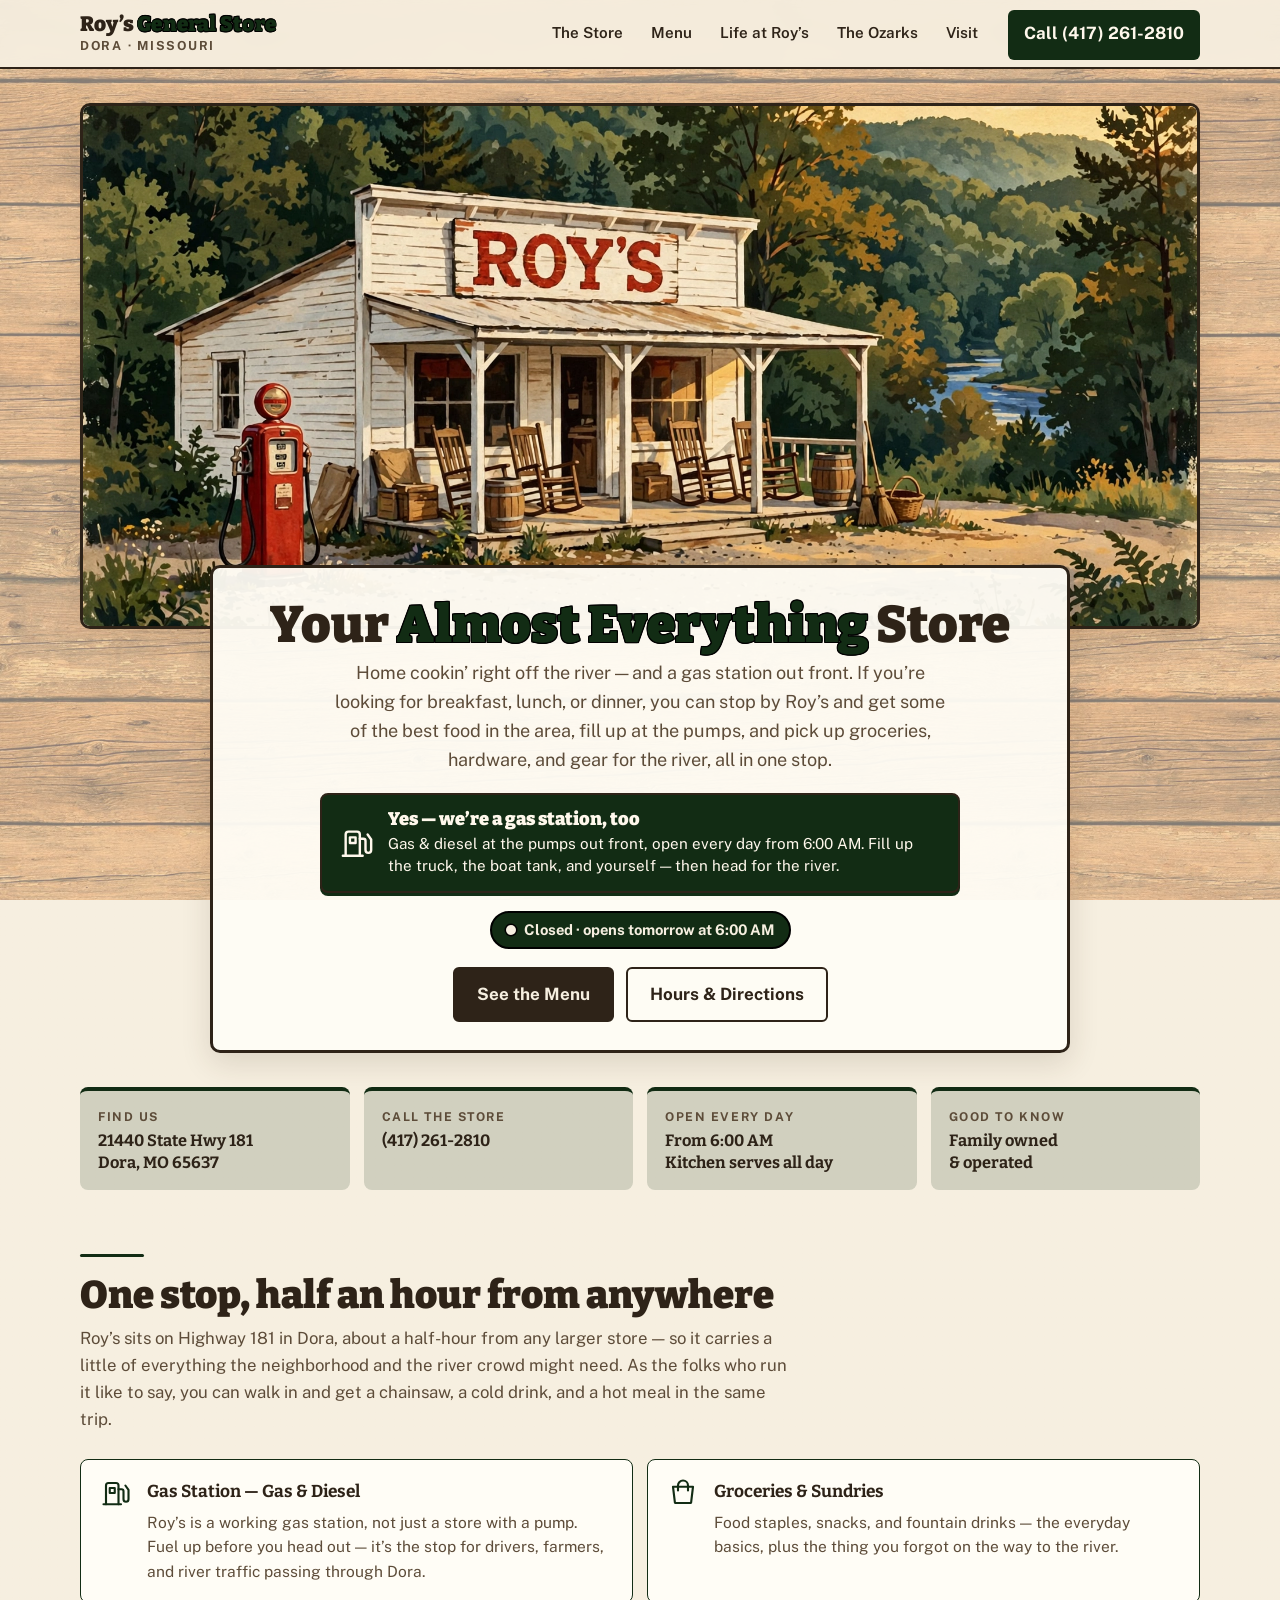
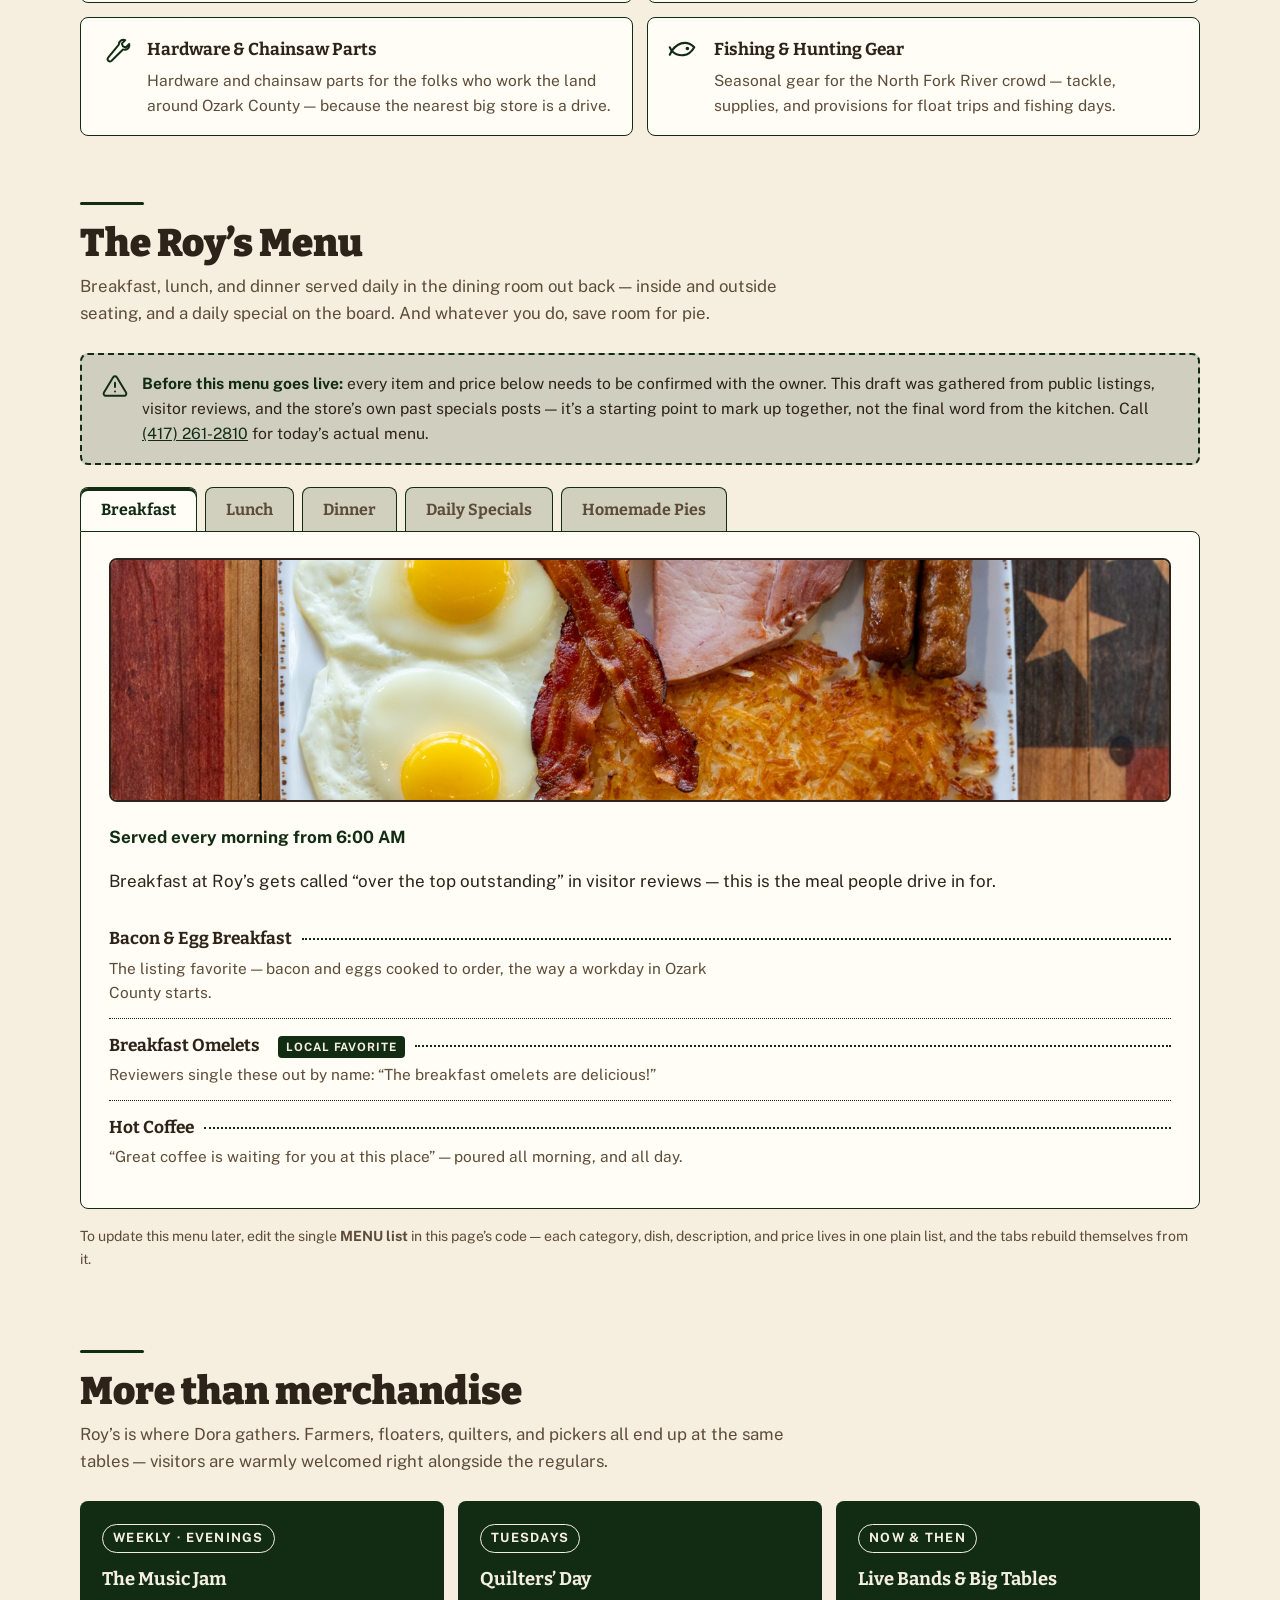
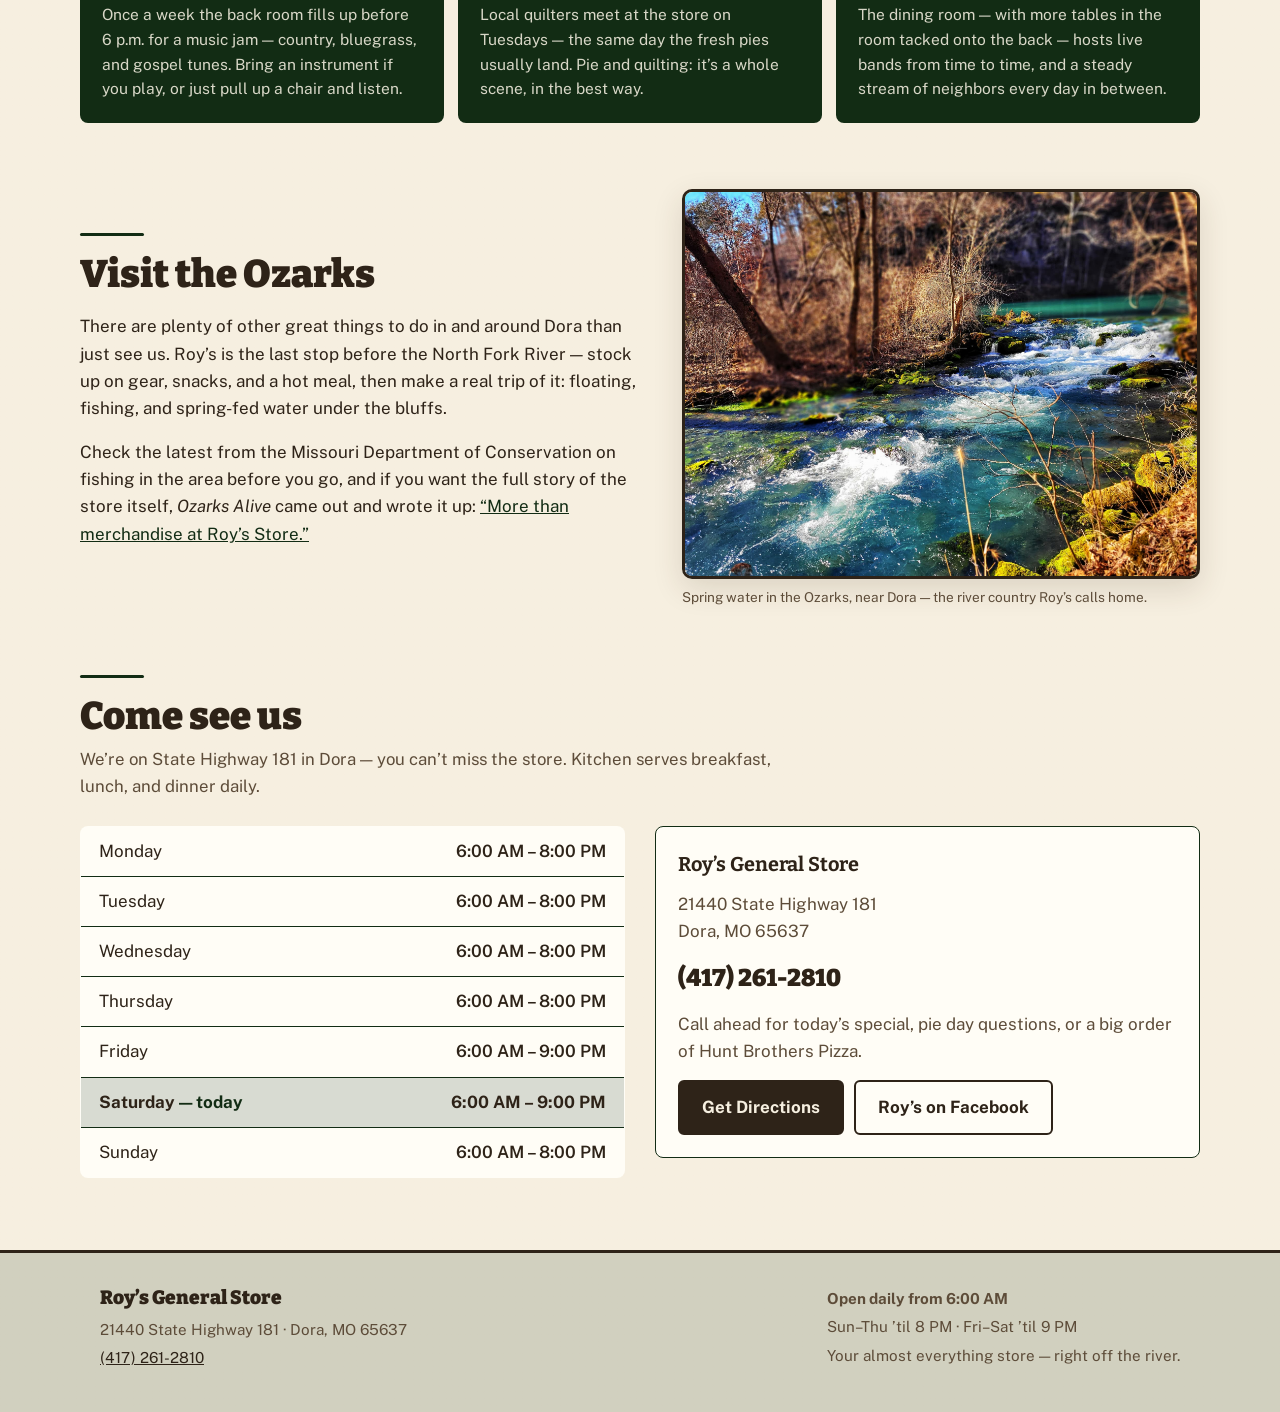
==== previews/roys/index.html @ 54e96ba1 "Move Roy's General Store rebuild preview to GitHub Pages (no Muse branding in URL or page)" ====
<!doctype html>
<html lang="en">
  <head>
    <meta charset="utf-8" />
    <meta name="viewport" content="width=device-width, initial-scale=1, viewport-fit=cover" />
    <meta name="color-scheme" content="light dark" />
    <meta name="description" content="Roy's General Store in Dora, Missouri — your almost everything store. Home cookin' right off the river: breakfast, lunch, dinner, homemade pies, groceries, hardware, gas, and fishing gear on MO-181." />
    <link rel="icon" href="data:," />
    <title>Roy's General Store — Dora, Missouri | Your Almost Everything Store</title>
    <link rel="preconnect" href="https://fonts.googleapis.com" />
    <link rel="preconnect" href="https://fonts.gstatic.com" crossorigin />
    <link href="https://fonts.googleapis.com/css2?family=Bitter:ital,wght@0,500;0,700;0,900;1,500&family=Public+Sans:wght@400;600;700&display=swap" rel="stylesheet" />
    <style>
      :root {
        --paper: #f6efe0;
        /* The one green, #122C14, at low opacity: the fact cards,
           inactive menu tabs, the menu note, the footer, the nav
           hover, and today's highlighted hours row all sit on this
           wash of it — same green, just see-through */
        --paper-deep: rgba(18, 44, 20, 0.16);
        --card: #fffdf6;
        --ink: #2e2318;
        --ink-soft: #5d4c39;
        /* One green only: #122C14. Every accent — buttons, banners,
           headings, wordmark, links, icons, rules, prices, tags,
           stripes, borders — uses this exact hex; the "deep" and
           "gold" slots are kept as names but hold the same green,
           so no other green shade appears anywhere. */
        --red: #122C14;
        --red-deep: #122C14;
        --green: #122C14;
        --green-deep: #122C14;
        --gold: #122C14;
        /* Borders are the same #122C14 — the department cards,
           hours table, visit card, menu tabs and panel, and the
           dotted price leaders all draw their borders in it */
        --line: #122C14;
        --shadow: 0 10px 30px rgba(62, 42, 20, 0.14);
        --header-bg: rgba(246, 239, 224, 0.94);
        --paper-wash: rgba(246, 239, 224, 0.52);
        --hero-card: rgba(255, 253, 246, 0.94);
      }
      @media (prefers-color-scheme: dark) {
        :root {
          --paper: #1e1712;
          /* One shared panel color — the hero card's transparent dark
             brown. Every panel on the page uses this exact value so
             the warm wood shows through all of them the same way. */
          --panel: rgba(43, 33, 25, 0.66);
          --paper-deep: var(--panel);
          --card: var(--panel);
          --ink: #f2e8d5;
          --ink-soft: #c9b797;
          /* The green is #122C14 everywhere in dark mode too —
             filled buttons/banners/tags, all borders, and text and
             icon glyphs on the dark brown panels all use it as-is;
             no lighter tint of it appears anywhere. */
          --red: #122C14;
          --red-deep: #122C14;
          --green: #122C14;
          --green-deep: #122C14;
          --gold: #122C14;
          --line: #122C14;
          --shadow: 0 10px 30px rgba(0, 0, 0, 0.45);
          --header-bg: var(--panel);
          --paper-wash: rgba(30, 23, 18, 0.72);
          --hero-card: var(--panel);
        }
      }
      * { box-sizing: border-box; }
      html { scroll-behavior: smooth; }
      body {
        margin: 0;
        background-color: var(--paper);
        /* Weathered barn-wood texture in warm reddish-brown tones,
           under a light paper wash — thin enough that the wood's
           color shows through, while cards and text stay easy
           to read */
        background-image:
          linear-gradient(var(--paper-wash), var(--paper-wash)),
          url("[data-uri]");
        background-size: 100% 100%, cover;
        background-attachment: scroll, fixed;
        background-position: center, center;
        color: var(--ink);
        font-family: "Public Sans", system-ui, sans-serif;
        font-size: 17px;
        line-height: 1.6;
      }
      h1, h2, h3, .serif { font-family: "Bitter", Georgia, serif; }
      img { max-width: 100%; display: block; }
      a { color: var(--red); }
      .wrap { max-width: 1120px; margin: 0 auto; padding: 0 20px; }

      /* ---------- header ---------- */
      header.site {
        position: sticky; top: 0; z-index: 50;
        background: var(--header-bg);
        backdrop-filter: blur(8px);
        border-bottom: 2px solid var(--ink);
      }
      .header-in {
        display: flex; align-items: center; gap: 18px;
        padding: 10px 0;
      }
      .wordmark { text-decoration: none; color: var(--ink); line-height: 1.05; }
      .wordmark .name { font-family: "Bitter", Georgia, serif; font-weight: 900; font-size: 1.3rem; letter-spacing: 0.01em; }
      .wordmark .name em {
        color: var(--red); font-style: normal;
        /* Black outline around just "General Store" — fill stays #122C14 */
        -webkit-text-stroke: 0.8px #000;
        paint-order: stroke fill;
        text-shadow:
          -0.7px -0.7px 0 #000, 0.7px -0.7px 0 #000,
          -0.7px 0.7px 0 #000, 0.7px 0.7px 0 #000,
          0 -0.7px 0 #000, 0 0.7px 0 #000,
          -0.7px 0 0 #000, 0.7px 0 0 #000;
      }
      .wordmark .place { font-size: 0.78rem; font-weight: 700; letter-spacing: 0.14em; text-transform: uppercase; color: var(--ink-soft); }
      nav.main { margin-left: auto; display: flex; gap: 4px; flex-wrap: wrap; }
      nav.main a {
        color: var(--ink); text-decoration: none; font-weight: 600; font-size: 0.95rem;
        padding: 8px 12px; border-radius: 6px;
      }
      nav.main a:hover { background: var(--paper-deep); }
      .call-btn {
        background: var(--red); color: #fff8ec; text-decoration: none; font-weight: 700;
        padding: 10px 16px; border-radius: 6px; white-space: nowrap;
        box-shadow: 0 3px 0 var(--red-deep);
      }
      .call-btn:hover { filter: brightness(1.07); }
      @media (prefers-color-scheme: dark) { .call-btn { background: #122C14; color: #fff8ec; box-shadow: 0 3px 0 #122C14; } }
      @media (max-width: 760px) {
        nav.main { display: none; }
        .call-btn { margin-left: auto; }
      }

      /* ---------- hero ---------- */
      .hero { padding: 34px 0 0; }
      .hero-frame {
        border: 3px solid var(--ink);
        border-radius: 10px;
        overflow: hidden;
        box-shadow: var(--shadow);
        background: var(--card);
      }
      .hero-frame img { width: 100%; height: clamp(260px, 46vw, 520px); object-fit: cover; object-position: center 62%; }
      .hero-card {
        background: var(--hero-card);
        border: 3px solid var(--ink);
        border-radius: 10px;
        box-shadow: var(--shadow);
        margin: -64px auto 0;
        position: relative;
        max-width: 860px;
        padding: 30px 34px 28px;
        text-align: center;
      }
      .hero-card h1 { font-size: clamp(2rem, 5.4vw, 3.2rem); font-weight: 900; margin: 0 0 6px; line-height: 1.08; }
      .hero-card h1 .accent {
        color: var(--red);
        /* Black outline around just "Almost Everything" — fill stays #122C14 */
        -webkit-text-stroke: 1.6px #000;
        paint-order: stroke fill;
        text-shadow:
          -1.4px -1.4px 0 #000, 1.4px -1.4px 0 #000,
          -1.4px 1.4px 0 #000, 1.4px 1.4px 0 #000,
          0 -1.4px 0 #000, 0 1.4px 0 #000,
          -1.4px 0 0 #000, 1.4px 0 0 #000;
      }
      .hero-card p.lede { font-size: 1.13rem; color: var(--ink-soft); margin: 0 auto 18px; max-width: 620px; }
      .status-pill {
        display: inline-flex; align-items: center; gap: 8px;
        /* Dark green pill with its black border — the text is now
           light cream so it reads clearly on the dark green,
           replacing the dark green text with a black outline */
        border: 2px solid #000; color: #f6efe0;
        border-radius: 999px; padding: 5px 14px; font-weight: 700; font-size: 0.92rem;
        margin-bottom: 18px; background: #122C14;
      }
      .status-pill .dot { width: 10px; height: 10px; border-radius: 50%; background: #f6efe0; box-shadow: 0 0 0 1.5px #000; }
      .status-pill.closed { border-color: #000; color: #f6efe0; }
      .status-pill.closed .dot { background: #f6efe0; }
      @media (prefers-color-scheme: dark) {
        /* Same dark green pill and black border in dark mode,
           with the same light cream text so it stays readable
           on the dark panels */
        .status-pill { color: #f6efe0; background: #122C14; }
        .status-pill.closed { color: #f6efe0; }
      }
      .fuel-strip {
        display: flex; gap: 14px; align-items: center; text-align: left;
        max-width: 640px; margin: 0 auto 18px;
        background: var(--red); color: #fff8ec;
        border: 2px solid var(--ink); border-radius: 8px;
        padding: 14px 18px;
        box-shadow: 0 3px 0 var(--red-deep);
      }
      .fuel-strip svg { flex: none; width: 34px; height: 34px; stroke: #fff8ec; }
      .fuel-strip .t { display: block; font-family: "Bitter", Georgia, serif; font-weight: 900; font-size: 1.14rem; line-height: 1.2; }
      .fuel-strip p { margin: 2px 0 0; font-size: 0.95rem; line-height: 1.45; }
      @media (prefers-color-scheme: dark) {
        .fuel-strip { background: #122C14; color: #fff8ec; box-shadow: 0 3px 0 #122C14; }
        .fuel-strip svg { stroke: #fff8ec; }
      }
      .hero-ctas { display: flex; gap: 12px; justify-content: center; flex-wrap: wrap; }
      .btn {
        display: inline-block; text-decoration: none; font-weight: 700;
        padding: 12px 22px; border-radius: 6px; border: 2px solid var(--ink);
      }
      .btn.solid { background: var(--ink); color: var(--paper); }
      .btn.ghost { color: var(--ink); background: transparent; }
      .btn:hover { transform: translateY(-1px); }

      /* ---------- fact strip ---------- */
      .facts {
        display: grid; grid-template-columns: repeat(4, 1fr); gap: 14px;
        margin: 34px 0 6px;
      }
      .fact {
        background: var(--paper-deep); border-radius: 8px; padding: 16px 18px;
        border-top: 4px solid var(--gold);
      }
      .fact .k { font-size: 0.76rem; font-weight: 700; letter-spacing: 0.13em; text-transform: uppercase; color: var(--ink-soft); margin-bottom: 4px; }
      .fact .v { font-family: "Bitter", Georgia, serif; font-weight: 700; font-size: 1.02rem; line-height: 1.35; }
      .fact .v a { color: var(--ink); text-decoration: none; }
      .fact .v a:hover { color: var(--red); }
      @media (max-width: 860px) { .facts { grid-template-columns: repeat(2, 1fr); } }
      @media (max-width: 480px) { .facts { grid-template-columns: 1fr; } }

      /* ---------- sections ---------- */
      section.block { padding: 58px 0 8px; }
      .sec-head { max-width: 720px; margin-bottom: 26px; }
      .sec-head h2 { font-size: clamp(1.7rem, 3.6vw, 2.4rem); font-weight: 900; margin: 0 0 8px; line-height: 1.15; }
      .sec-head p { color: var(--ink-soft); margin: 0; font-size: 1.05rem; }
      .rule { height: 3px; background: var(--red); width: 64px; border-radius: 2px; margin-bottom: 16px; }

      .dept-grid { display: grid; grid-template-columns: repeat(2, 1fr); gap: 14px; }
      .dept {
        background: var(--card); border: 1.5px solid var(--line); border-radius: 8px;
        padding: 18px 20px; display: flex; gap: 16px; align-items: flex-start;
      }
      .dept svg { flex: none; width: 30px; height: 30px; stroke: var(--red); }
      .dept h3 { margin: 0 0 4px; font-size: 1.08rem; }
      .dept p { margin: 0; color: var(--ink-soft); font-size: 0.97rem; }
      @media (max-width: 700px) { .dept-grid { grid-template-columns: 1fr; } }

      .split { display: grid; grid-template-columns: 1.05fr 0.95fr; gap: 30px; align-items: center; }
      .split figure { margin: 0; }
      .split figure img { border-radius: 10px; border: 3px solid var(--ink); box-shadow: var(--shadow); width: 100%; height: 100%; object-fit: cover; }
      .split figcaption { font-size: 0.85rem; color: var(--ink-soft); margin-top: 8px; }
      @media (max-width: 820px) { .split { grid-template-columns: 1fr; } }

      /* ---------- life at Roy's ---------- */
      .life-grid { display: grid; grid-template-columns: repeat(3, 1fr); gap: 14px; }
      .life {
        background: var(--green); color: #f4efe0; border-radius: 8px; padding: 22px;
      }
      .life h3 { margin: 0 0 8px; font-size: 1.15rem; }
      .life p { margin: 0; font-size: 0.97rem; color: rgba(244, 239, 224, 0.88); }
      .life .when { display: inline-block; font-weight: 700; font-size: 0.8rem; letter-spacing: 0.1em; text-transform: uppercase; border: 1.5px solid #f4efe0; border-radius: 999px; padding: 3px 10px; margin-bottom: 12px; }
      @media (prefers-color-scheme: dark) {
        .life { background: var(--card); color: var(--ink); border: 1.5px solid var(--line); }
        .life p { color: var(--ink-soft); }
        /* Pill tag text ("WEEKLY · EVENINGS", "TUESDAYS",
           "NOW & THEN") switches to light cream so it reads on the
           dark panels — border stays #122C14, background unchanged */
        .life .when { border-color: var(--green); color: #f6efe0; }
      }
      @media (max-width: 820px) { .life-grid { grid-template-columns: 1fr; } }

      /* ---------- visit ---------- */
      .visit-grid { display: grid; grid-template-columns: 1fr 1fr; gap: 30px; align-items: start; }
      @media (max-width: 820px) { .visit-grid { grid-template-columns: 1fr; } }
      table.hours { width: 100%; border-collapse: collapse; background: var(--card); border: 1.5px solid var(--line); border-radius: 8px; overflow: hidden; }
      table.hours td { padding: 11px 18px; border-bottom: 1px solid var(--line); }
      table.hours tr:last-child td { border-bottom: none; }
      table.hours td:last-child { text-align: right; font-weight: 600; white-space: nowrap; }
      table.hours tr.today td { background: var(--paper-deep); font-weight: 700; }
      /* In dark mode the table is already the shared transparent panel —
         highlight today with a wash of #122C14 instead of a second
         dark-brown layer that would render more solid than the rest */
      @media (prefers-color-scheme: dark) {
        table.hours tr.today td { background: rgba(18, 44, 20, 0.45); }
        nav.main a:hover { background: rgba(242, 232, 213, 0.1); }
      }
      table.hours tr.today td:first-child::after { content: " — today"; color: var(--red); font-weight: 700; }
      .visit-card { background: var(--card); border: 1.5px solid var(--line); border-radius: 8px; padding: 22px; }
      .visit-card h3 { margin: 0 0 10px; }
      .visit-card p { margin: 0 0 14px; color: var(--ink-soft); }
      .visit-card .big-phone { font-family: "Bitter", Georgia, serif; font-size: 1.5rem; font-weight: 900; }
      .visit-card .big-phone a { color: var(--ink); text-decoration: none; }
      .visit-card .big-phone a:hover { color: var(--red); }
      .link-row { display: flex; gap: 10px; flex-wrap: wrap; margin-top: 6px; }

      /* ---------- menu ---------- */
      .menu-note {
        border: 2px dashed var(--gold);
        background: var(--paper-deep);
        border-radius: 8px;
        padding: 16px 20px;
        margin-bottom: 22px;
        display: flex; gap: 14px; align-items: flex-start;
      }
      .menu-note svg { flex: none; width: 26px; height: 26px; stroke: var(--gold); margin-top: 2px; }
      .menu-note p { margin: 0; font-size: 0.98rem; }
      .menu-note strong { color: var(--red); }
      .menu-tabs { display: flex; gap: 8px; flex-wrap: wrap; margin-bottom: 0; }
      .menu-tabs button {
        font-family: "Bitter", Georgia, serif; font-weight: 700; font-size: 1rem;
        background: var(--paper-deep); color: var(--ink-soft);
        border: 1.5px solid var(--line); border-bottom: none;
        border-radius: 8px 8px 0 0; padding: 12px 20px; cursor: pointer;
      }
      .menu-tabs button[aria-selected="true"] { background: var(--card); color: var(--red); border-color: var(--line); box-shadow: inset 0 3px 0 var(--red); }
      /* Readability fix, same as the status pill: in dark mode the
         selected tab's label ("Breakfast") and the phone-number link
         inside the menu note sat dark green on the dark panels and
         were hard to read — just those two switch to light cream.
         Tab and note backgrounds, and every other green, stay as-is.
         (In light mode both sit on light backgrounds, where the dark
         green already reads clearly, so they keep it there.) */
      @media (prefers-color-scheme: dark) {
        .menu-tabs button[aria-selected="true"] { color: #f6efe0; }
        .menu-note a { color: #f6efe0; }
      }
      .menu-panel {
        background: var(--card); border: 1.5px solid var(--line); border-radius: 0 8px 8px 8px;
        padding: 26px 28px;
      }
      .menu-panel[hidden] { display: none; }
      .menu-panel .panel-photo { border-radius: 8px; overflow: hidden; margin-bottom: 22px; border: 2px solid var(--ink); }
      .menu-panel .panel-photo img { width: 100%; height: 240px; object-fit: cover; }
      .menu-panel .served { font-weight: 700; color: var(--green-deep); margin: 0 0 14px; }
      @media (prefers-color-scheme: dark) { .menu-panel .served { color: var(--green); } }
      .menu-items { list-style: none; margin: 0; padding: 0; }
      .menu-items li { padding: 13px 0; border-bottom: 1px dotted var(--line); }
      .menu-items li:last-child { border-bottom: none; }
      .mi-top { display: flex; align-items: baseline; gap: 10px; }
      .mi-name { font-family: "Bitter", Georgia, serif; font-weight: 700; font-size: 1.08rem; }
      .mi-dots { flex: 1; border-bottom: 2px dotted var(--line); transform: translateY(-4px); }
      .mi-price { font-weight: 700; color: var(--red); white-space: nowrap; }
      .mi-desc { margin: 3px 0 0; color: var(--ink-soft); font-size: 0.96rem; max-width: 640px; }
      .mi-tag { display: inline-block; font-size: 0.72rem; font-weight: 700; letter-spacing: 0.08em; text-transform: uppercase; background: var(--green); color: #f4efe0; border-radius: 4px; padding: 2px 8px; margin-left: 8px; vertical-align: 2px; }
      @media (prefers-color-scheme: dark) { .mi-tag { background: #122C14; color: #f4efe0; } }
      .pie-flavors { display: flex; flex-wrap: wrap; gap: 8px; margin: 14px 0 6px; padding: 0; list-style: none; }
      .pie-flavors li { border: 1.5px solid var(--gold); color: var(--ink); border-radius: 999px; padding: 5px 14px; font-weight: 600; font-size: 0.94rem; background: rgba(18, 44, 20, 0.1); }
      /* Chips sit inside the menu panel — a wash of #122C14 rather
         than another dark-brown layer, so they stay as see-through
         as it is */
      @media (prefers-color-scheme: dark) { .pie-flavors li { background: rgba(18, 44, 20, 0.38); } }
      .menu-fineprint { font-size: 0.88rem; color: var(--ink-soft); margin-top: 16px; }

      footer.site {
        margin-top: 64px; border-top: 3px solid var(--ink);
        background: var(--paper-deep);
        padding: 30px 0 38px;
      }
      footer.site .cols { display: flex; justify-content: space-between; gap: 24px; flex-wrap: wrap; }
      footer.site .fname { font-family: "Bitter", Georgia, serif; font-weight: 900; font-size: 1.2rem; }
      footer.site p { margin: 4px 0; color: var(--ink-soft); font-size: 0.95rem; }
      footer.site a { color: var(--ink); }
    </style>
  </head>
  <body>
    <header class="site">
      <div class="wrap header-in">
        <a class="wordmark" href="#top">
          <span class="name">Roy&rsquo;s <em>General Store</em></span><br />
          <span class="place">Dora &middot; Missouri</span>
        </a>
        <nav class="main" aria-label="Main">
          <a href="#store">The Store</a>
          <a href="#menu">Menu</a>
          <a href="#life">Life at Roy&rsquo;s</a>
          <a href="#ozarks">The Ozarks</a>
          <a href="#visit">Visit</a>
        </nav>
        <a class="call-btn" href="tel:+14172612810">Call (417) 261-2810</a>
      </div>
    </header>

    <main id="top">
      <!-- ================= HERO ================= -->
      <div class="hero wrap">
        <div class="hero-frame">
          <img src="[data-uri]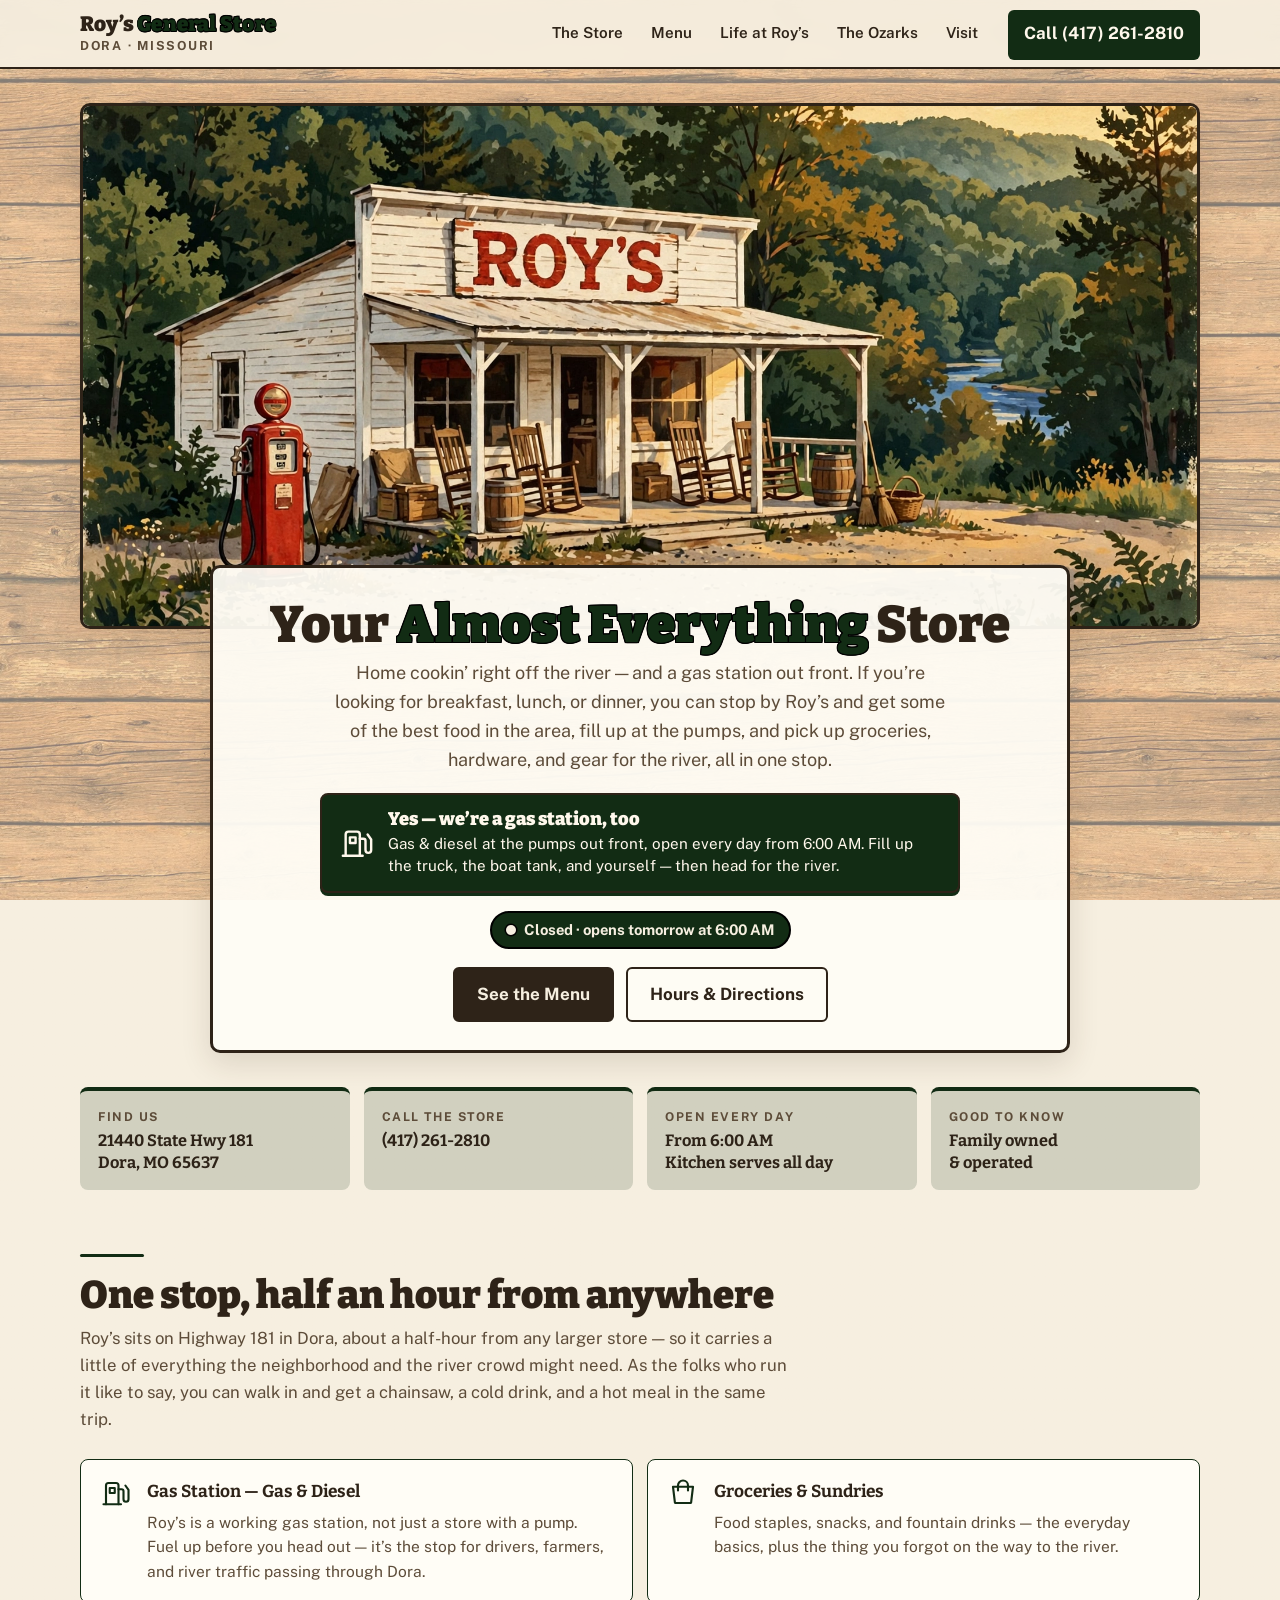
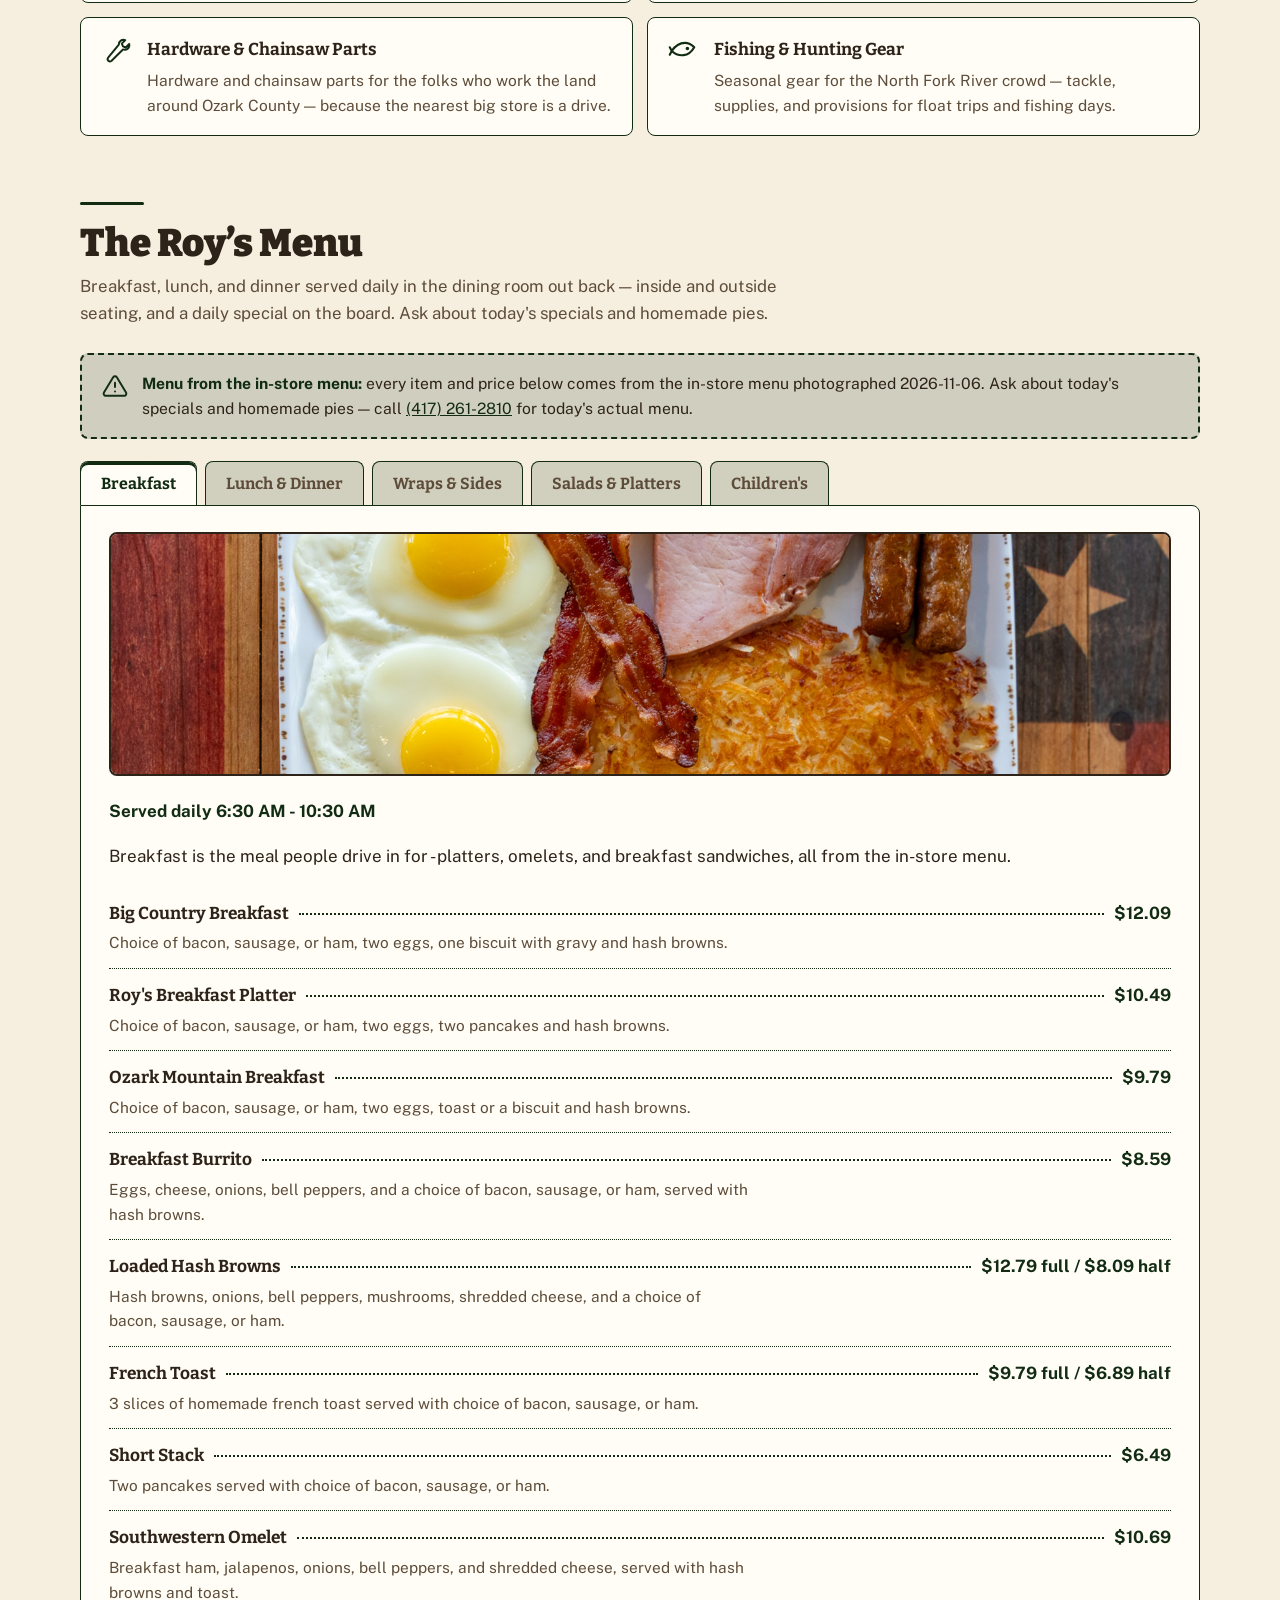
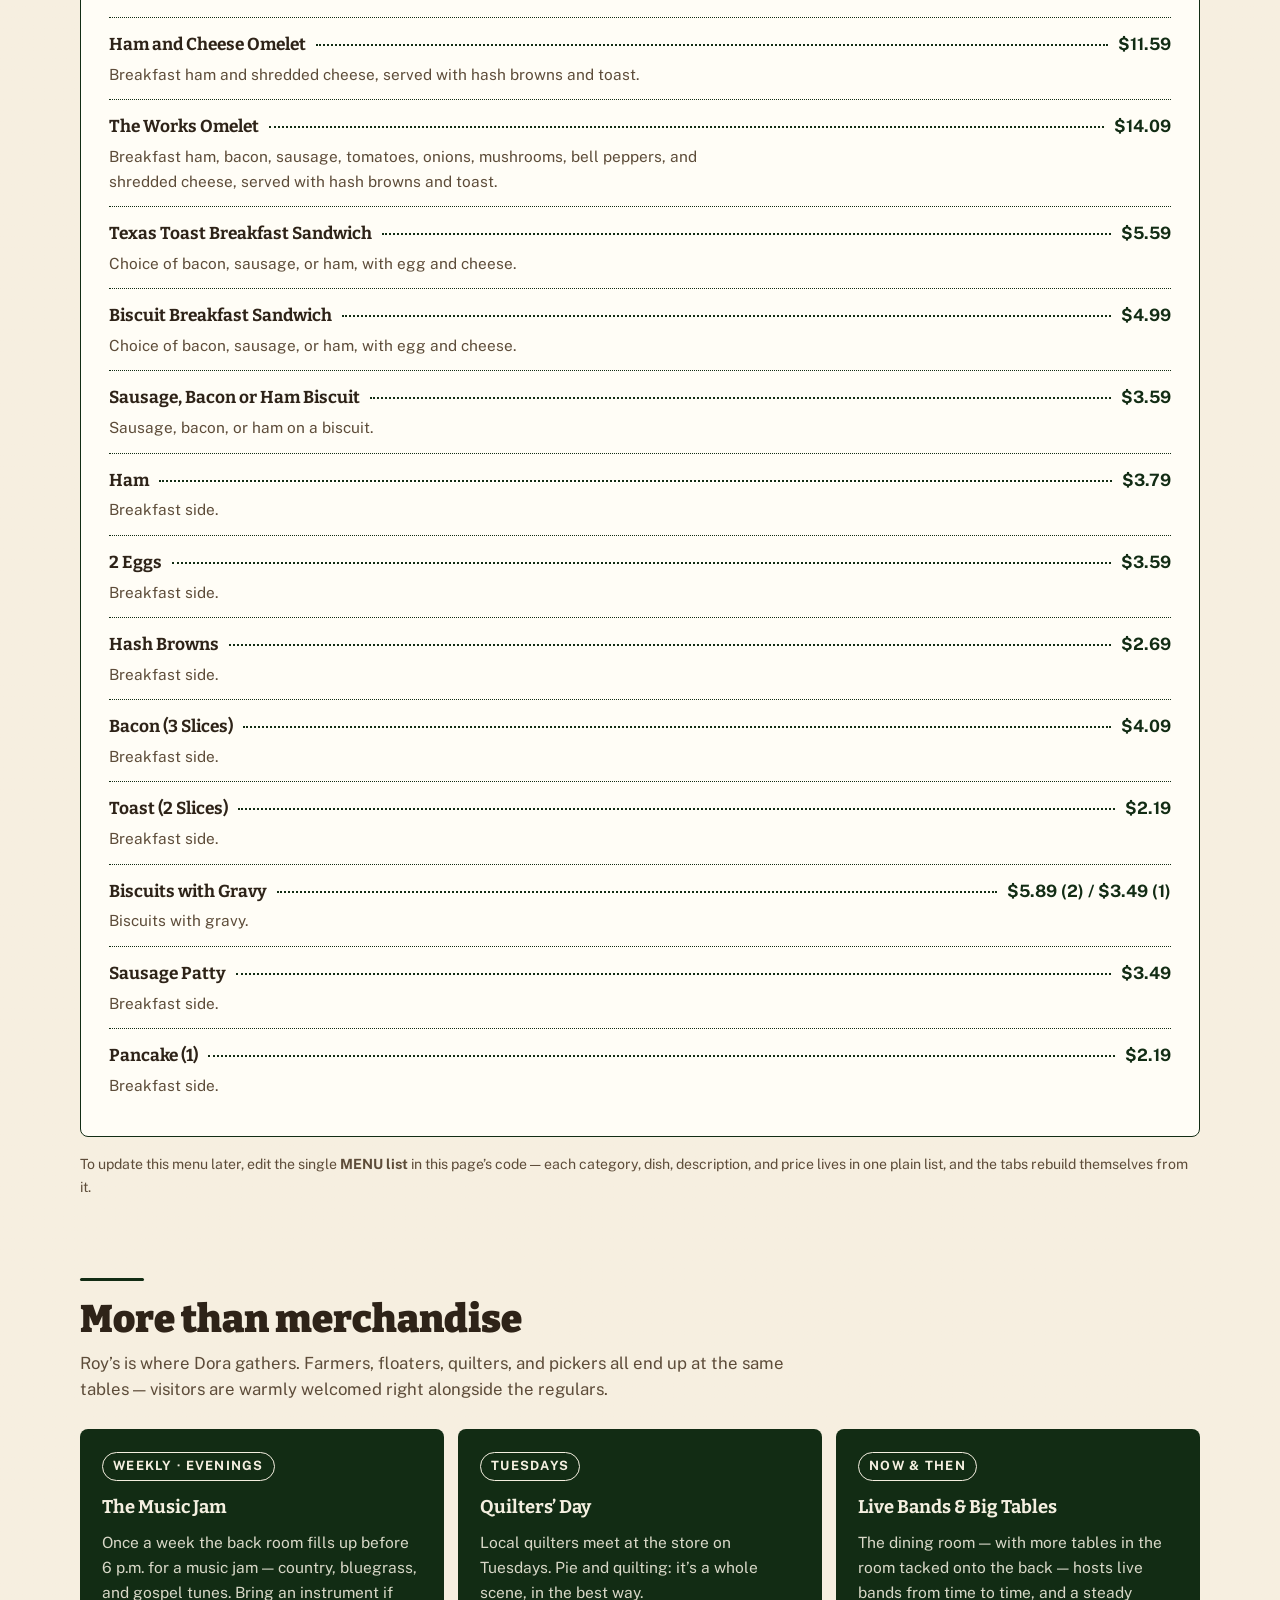
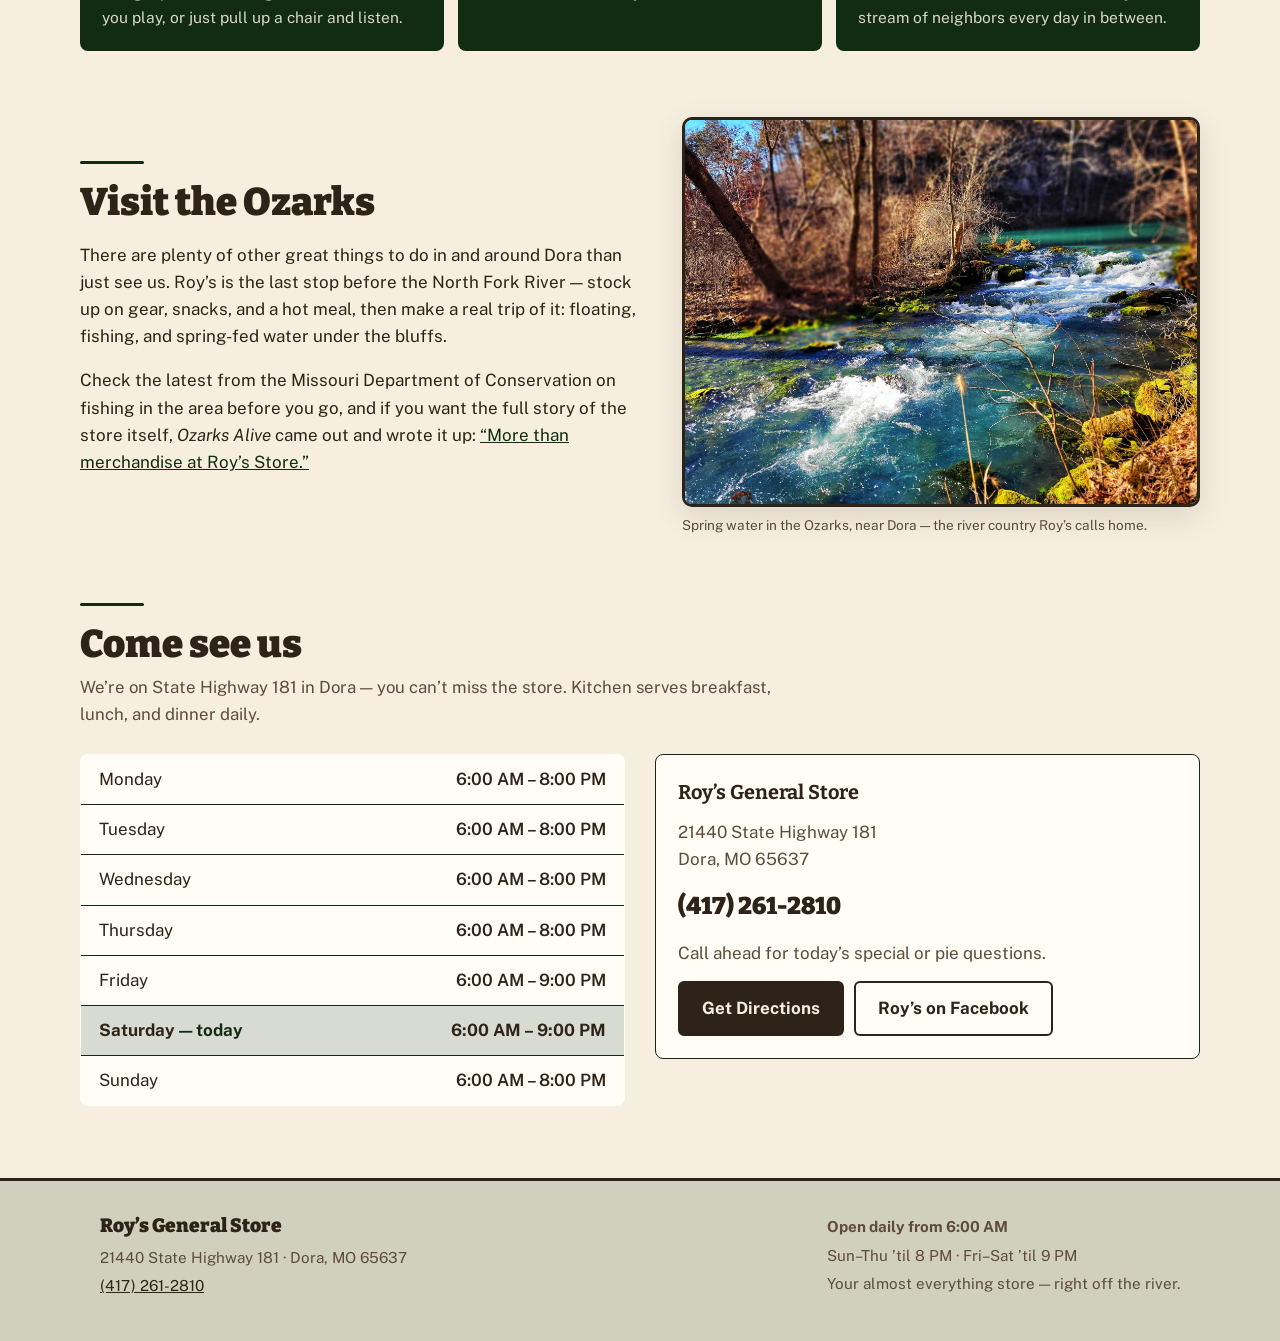
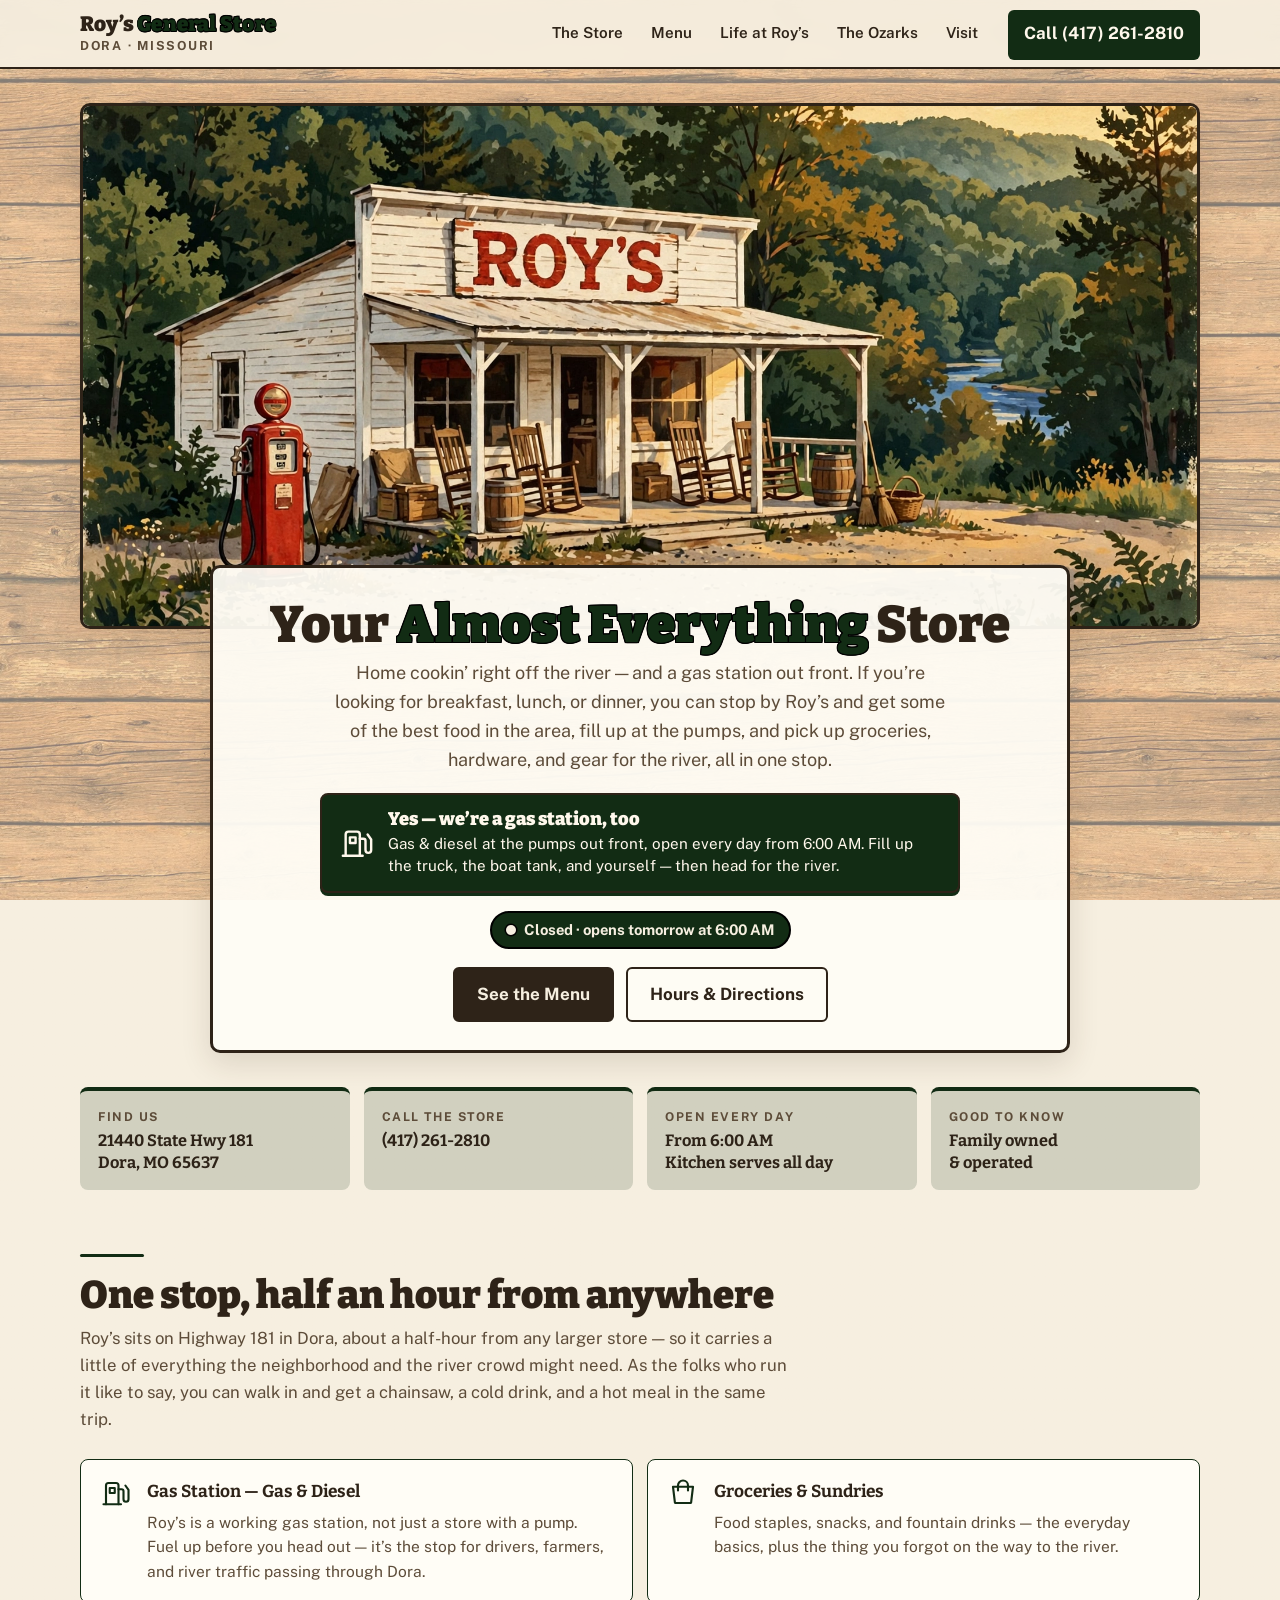
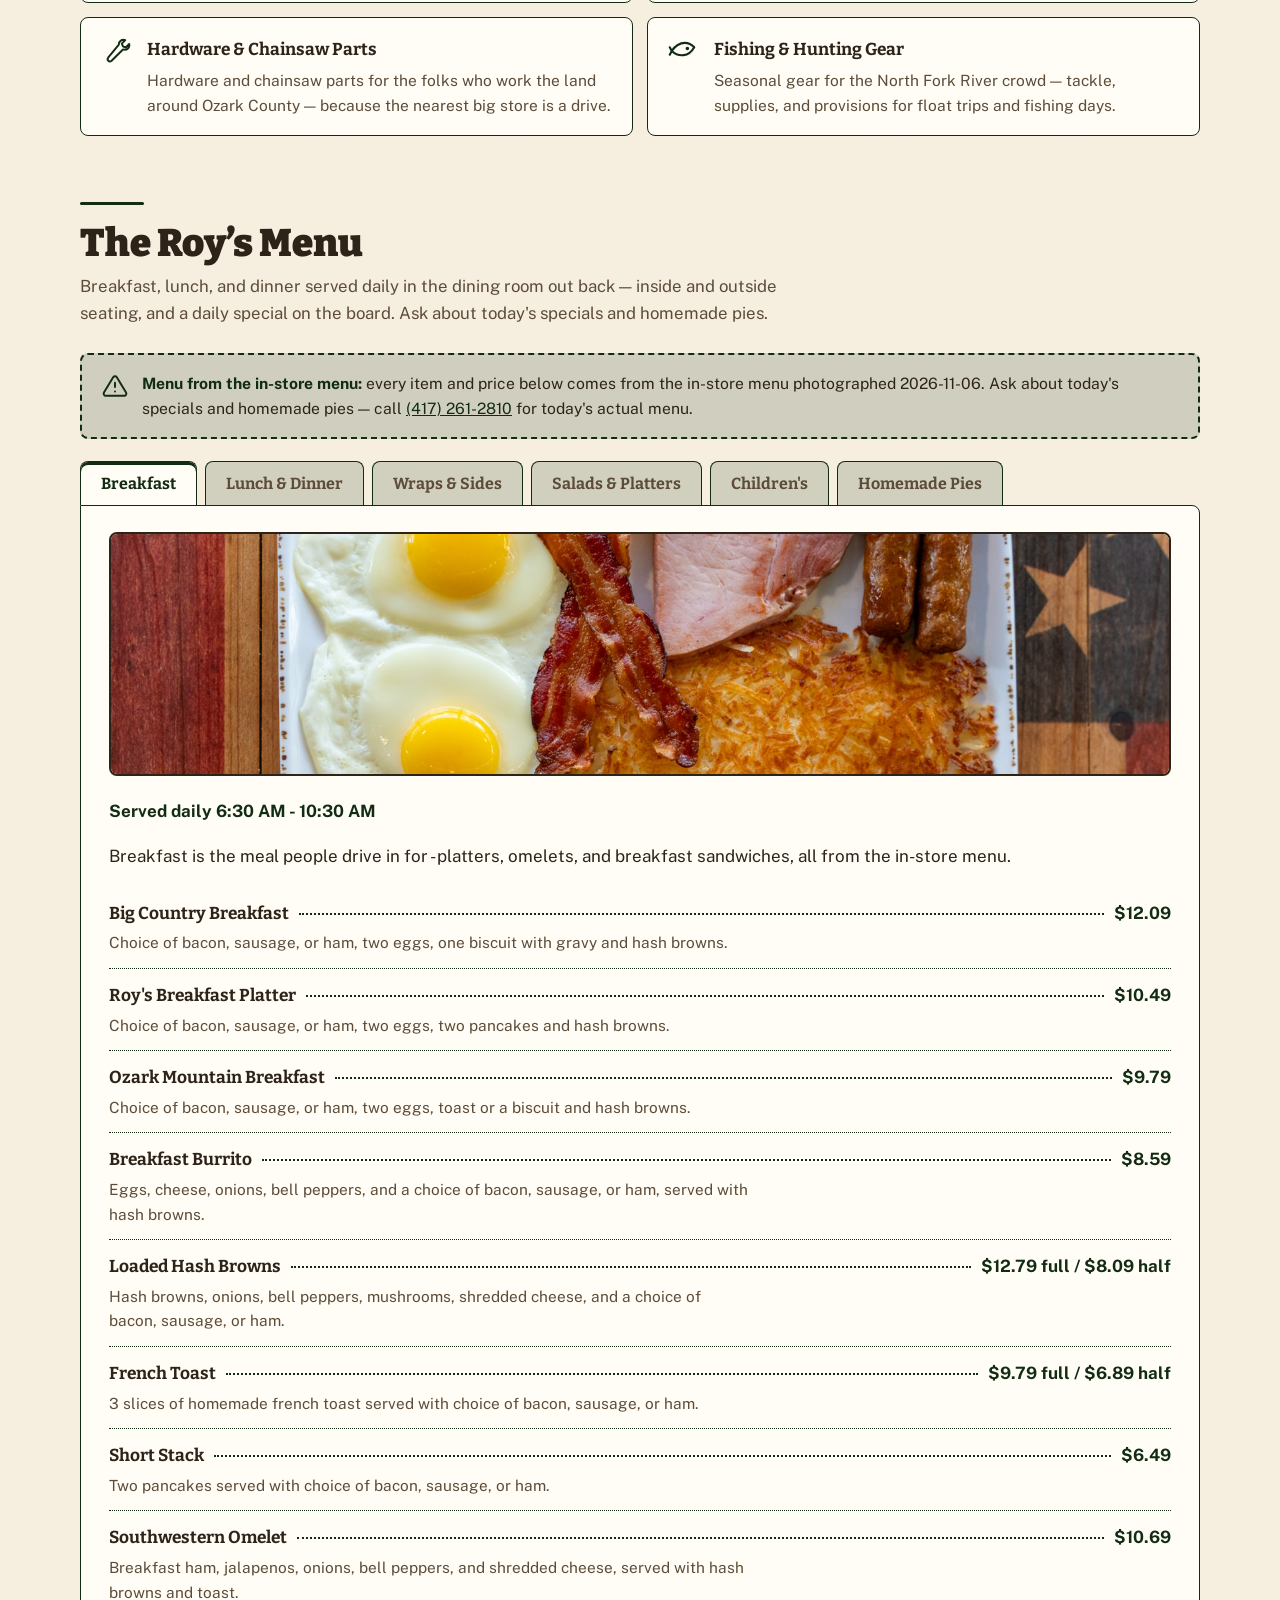
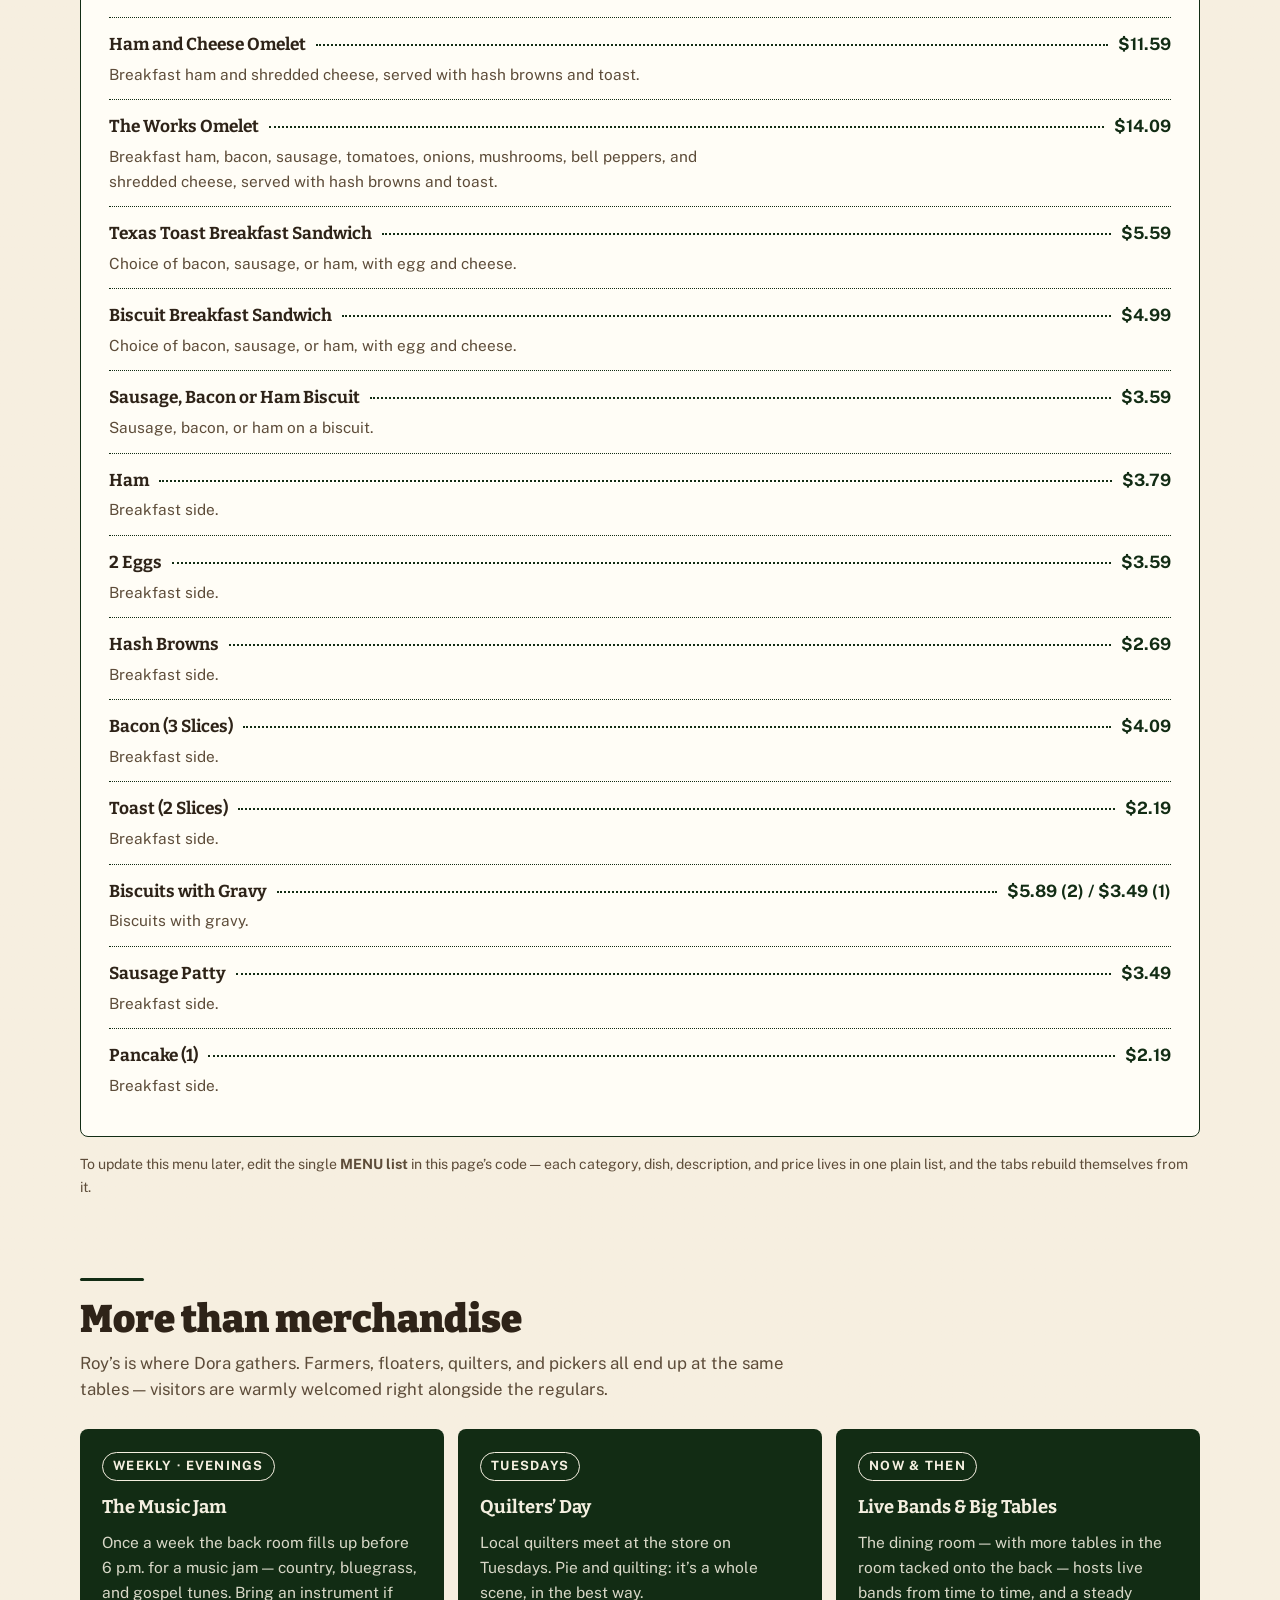
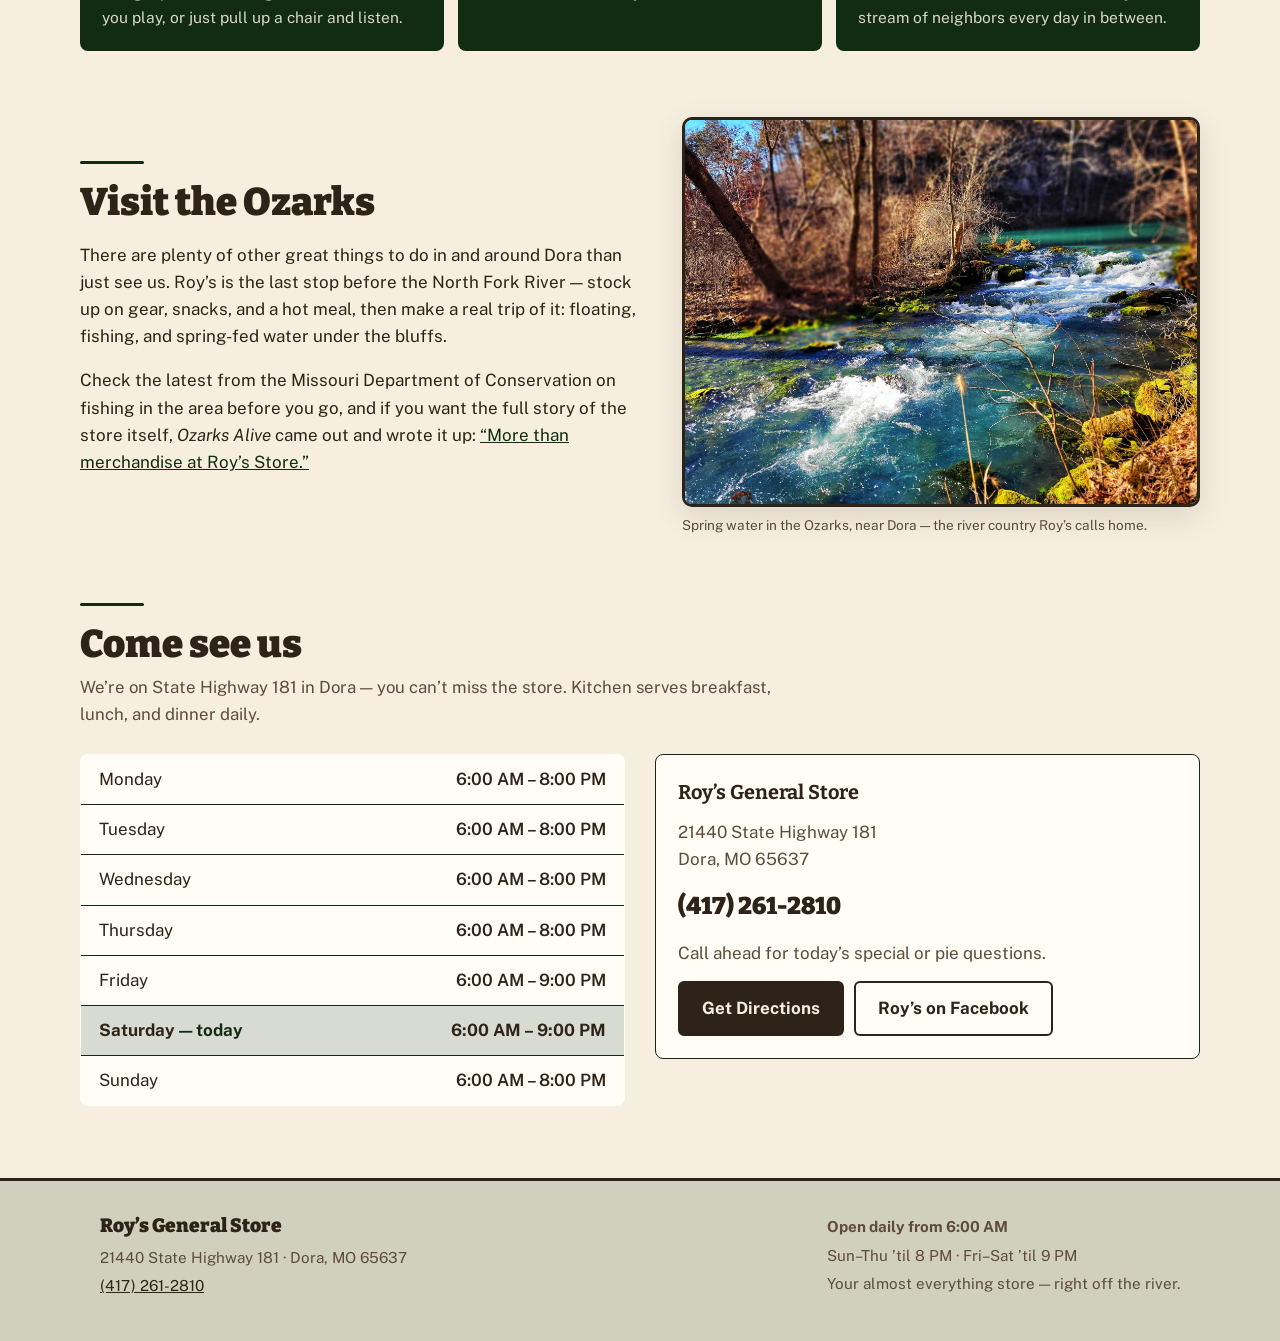
